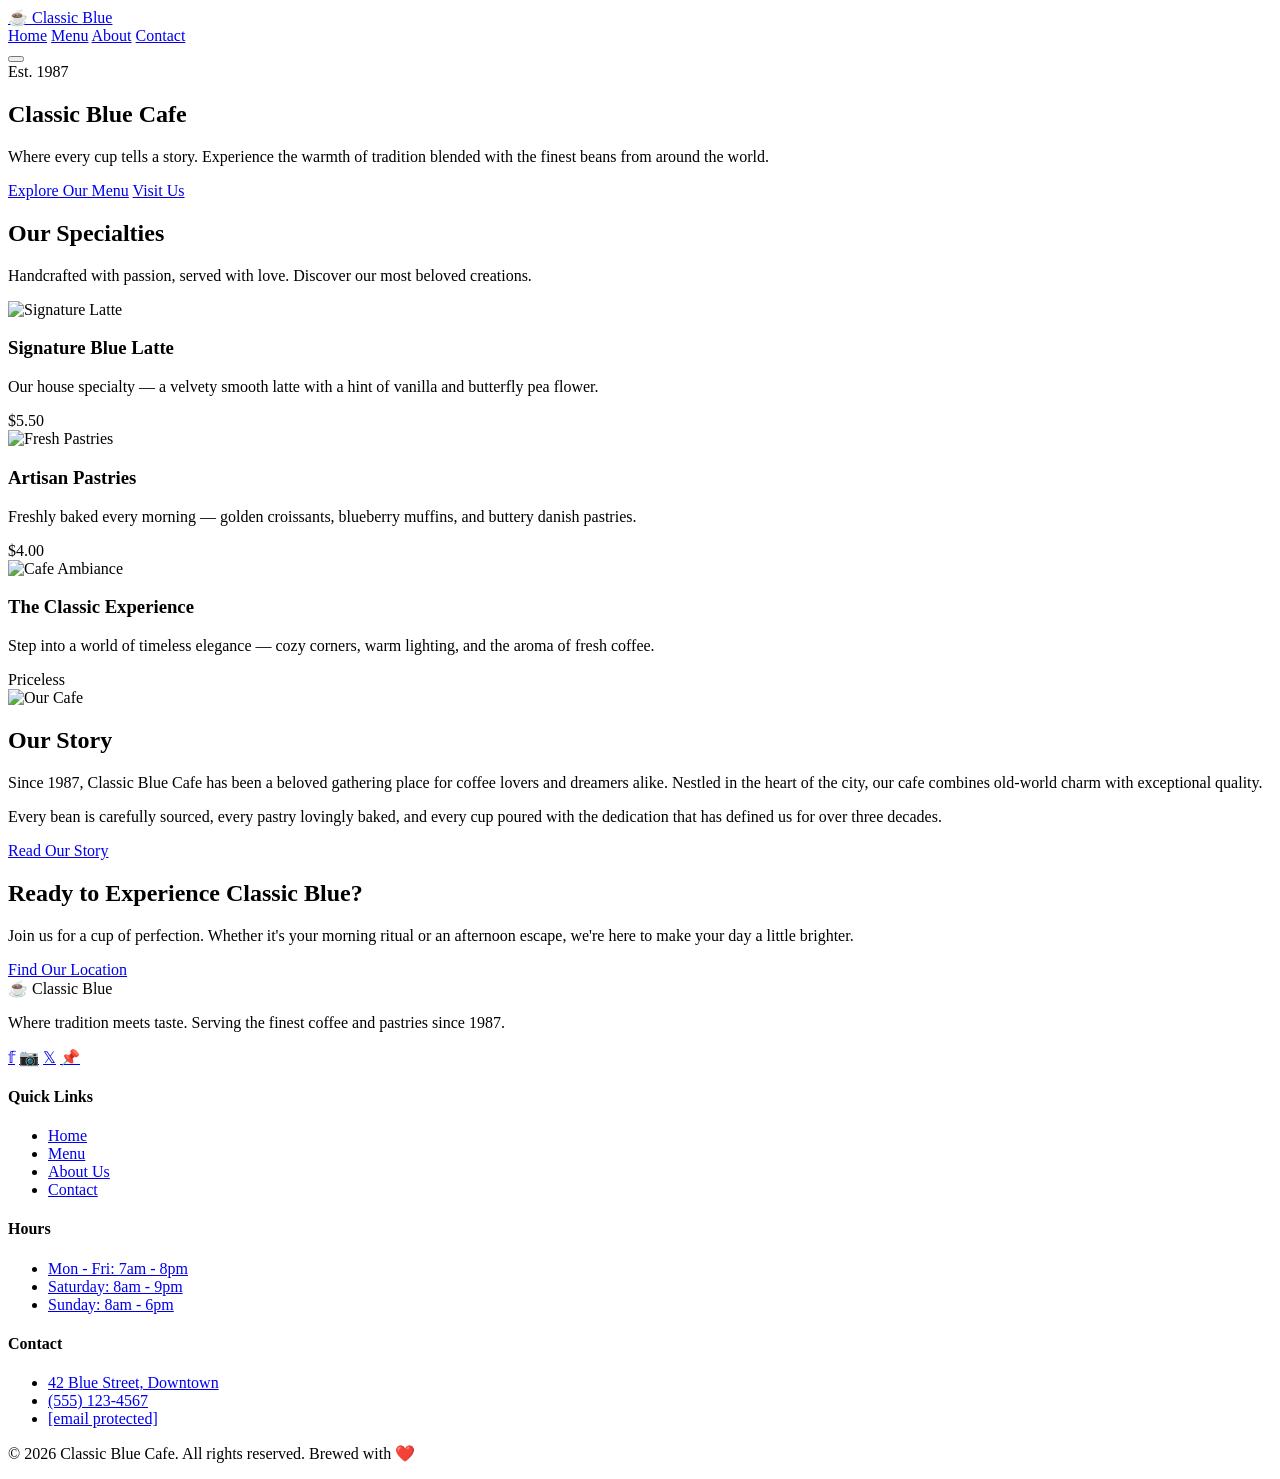
==== index.html @ 6e4e04e0 "Add files via upload" ====
<!DOCTYPE html>
<html lang="en">
<head>
  <meta charset="UTF-8">
  <meta name="viewport" content="width=device-width, initial-scale=1.0">
  <title>Classic Blue Cafe | Brewed with Tradition</title>
  <link rel="icon" href="https://public-frontend-cos.metadl.com/mgx/img/favicon_atoms.ico" type="image/x-icon">
  <link href="https://fonts.googleapis.com/css2?family=Playfair+Display:wght@400;700&family=Lato:wght@300;400;700&display=swap" rel="stylesheet">
  <link rel="stylesheet" href="./css/styles.css">
</head>
<body>

  <!-- Navigation -->
  <nav class="navbar">
    <div class="nav-container">
      <a href="index.html" class="nav-logo">
        <span class="nav-logo-icon">☕</span>
        <span class="nav-logo-text">Classic <span>Blue</span></span>
      </a>
      <div class="nav-links">
        <a href="index.html" class="active">Home</a>
        <a href="menu.html">Menu</a>
        <a href="about.html">About</a>
        <a href="contact.html">Contact</a>
      </div>
      <button class="nav-toggle" aria-label="Toggle navigation">
        <span></span>
        <span></span>
        <span></span>
      </button>
    </div>
  </nav>

  <!-- Hero Section -->
  <section class="hero">
    <div class="hero-bg" style="background-image: url('https://mgx-backend-cdn.metadl.com/generate/images/995978/2026-03-01/e23f444e-fdb7-4b28-87e1-a3728b2cfbf1.png');"></div>
    <div class="hero-overlay"></div>
    <div class="hero-content">
      <span class="hero-badge">Est. 1987</span>
      <h1>Classic <span>Blue</span> Cafe</h1>
      <p>Where every cup tells a story. Experience the warmth of tradition blended with the finest beans from around the world.</p>
      <div class="hero-buttons">
        <a href="menu.html" class="btn btn-primary">Explore Our Menu</a>
        <a href="contact.html" class="btn btn-secondary">Visit Us</a>
      </div>
    </div>
  </section>

  <!-- Featured Items -->
  <section class="section section-cream">
    <div class="container">
      <div class="section-header fade-in">
        <h2>Our Specialties</h2>
        <div class="divider"></div>
        <p>Handcrafted with passion, served with love. Discover our most beloved creations.</p>
      </div>
      <div class="featured-grid">
        <div class="featured-card fade-in">
          <img src="https://mgx-backend-cdn.metadl.com/generate/images/995978/2026-03-01/1dc5d735-1a0d-44bc-bb09-d825ba2594d9.png" alt="Signature Latte" class="featured-card-img">
          <div class="featured-card-body">
            <h3>Signature Blue Latte</h3>
            <p>Our house specialty — a velvety smooth latte with a hint of vanilla and butterfly pea flower.</p>
            <span class="price">$5.50</span>
          </div>
        </div>
        <div class="featured-card fade-in">
          <img src="https://mgx-backend-cdn.metadl.com/generate/images/995978/2026-03-01/be1093da-88f9-4569-ae5f-2f8de0eddd86.png" alt="Fresh Pastries" class="featured-card-img">
          <div class="featured-card-body">
            <h3>Artisan Pastries</h3>
            <p>Freshly baked every morning — golden croissants, blueberry muffins, and buttery danish pastries.</p>
            <span class="price">$4.00</span>
          </div>
        </div>
        <div class="featured-card fade-in">
          <img src="https://mgx-backend-cdn.metadl.com/generate/images/995978/2026-03-01/b7b6ff10-ab30-4bcf-960d-23d6d398ed83.png" alt="Cafe Ambiance" class="featured-card-img">
          <div class="featured-card-body">
            <h3>The Classic Experience</h3>
            <p>Step into a world of timeless elegance — cozy corners, warm lighting, and the aroma of fresh coffee.</p>
            <span class="price">Priceless</span>
          </div>
        </div>
      </div>
    </div>
  </section>

  <!-- About Teaser -->
  <section class="section section-light">
    <div class="container">
      <div class="about-teaser fade-in">
        <img src="https://mgx-backend-cdn.metadl.com/generate/images/995978/2026-03-01/b7b6ff10-ab30-4bcf-960d-23d6d398ed83.png" alt="Our Cafe" class="about-teaser-img">
        <div class="about-teaser-content">
          <h2>Our Story</h2>
          <div class="divider"></div>
          <p>Since 1987, Classic Blue Cafe has been a beloved gathering place for coffee lovers and dreamers alike. Nestled in the heart of the city, our cafe combines old-world charm with exceptional quality.</p>
          <p>Every bean is carefully sourced, every pastry lovingly baked, and every cup poured with the dedication that has defined us for over three decades.</p>
          <a href="about.html" class="btn btn-dark">Read Our Story</a>
        </div>
      </div>
    </div>
  </section>

  <!-- CTA Section -->
  <section class="cta-section">
    <div class="cta-bg" style="background-image: url('https://mgx-backend-cdn.metadl.com/generate/images/995978/2026-03-01/e23f444e-fdb7-4b28-87e1-a3728b2cfbf1.png');"></div>
    <div class="cta-overlay"></div>
    <div class="cta-content container">
      <h2>Ready to Experience Classic Blue?</h2>
      <p>Join us for a cup of perfection. Whether it's your morning ritual or an afternoon escape, we're here to make your day a little brighter.</p>
      <a href="contact.html" class="btn btn-primary">Find Our Location</a>
    </div>
  </section>

  <!-- Footer -->
  <footer class="footer">
    <div class="container">
      <div class="footer-grid">
        <div class="footer-brand">
          <div class="nav-logo">
            <span class="nav-logo-icon">☕</span>
            <span class="nav-logo-text">Classic <span>Blue</span></span>
          </div>
          <p>Where tradition meets taste. Serving the finest coffee and pastries since 1987.</p>
          <div class="footer-social">
            <a href="#" aria-label="Facebook">𝕗</a>
            <a href="#" aria-label="Instagram">📷</a>
            <a href="#" aria-label="Twitter">𝕏</a>
            <a href="#" aria-label="Pinterest">📌</a>
          </div>
        </div>
        <div class="footer-col">
          <h4>Quick Links</h4>
          <ul>
            <li><a href="index.html">Home</a></li>
            <li><a href="menu.html">Menu</a></li>
            <li><a href="about.html">About Us</a></li>
            <li><a href="contact.html">Contact</a></li>
          </ul>
        </div>
        <div class="footer-col">
          <h4>Hours</h4>
          <ul>
            <li><a href="#">Mon - Fri: 7am - 8pm</a></li>
            <li><a href="#">Saturday: 8am - 9pm</a></li>
            <li><a href="#">Sunday: 8am - 6pm</a></li>
          </ul>
        </div>
        <div class="footer-col">
          <h4>Contact</h4>
          <ul>
            <li><a href="#">42 Blue Street, Downtown</a></li>
            <li><a href="tel:+15551234567">(555) 123-4567</a></li>
            <li><a href="/cdn-cgi/l/email-protection#ee868b828281ae8d828f9d9d878d8c829b8bc08d8f888b"><span class="__cf_email__" data-cfemail="5b333e3737341b38373a2828323839372e3e75383a3d3e">[email&#160;protected]</span></a></li>
          </ul>
        </div>
      </div>
      <div class="footer-bottom">
        <p>&copy; 2026 Classic Blue Cafe. All rights reserved. Brewed with ❤️</p>
      </div>
    </div>
  </footer>

  <script data-cfasync="false" src="/cdn-cgi/scripts/5c5dd728/cloudflare-static/email-decode.min.js"></script><script src="./js/script.js"></script>
</body>
</html>
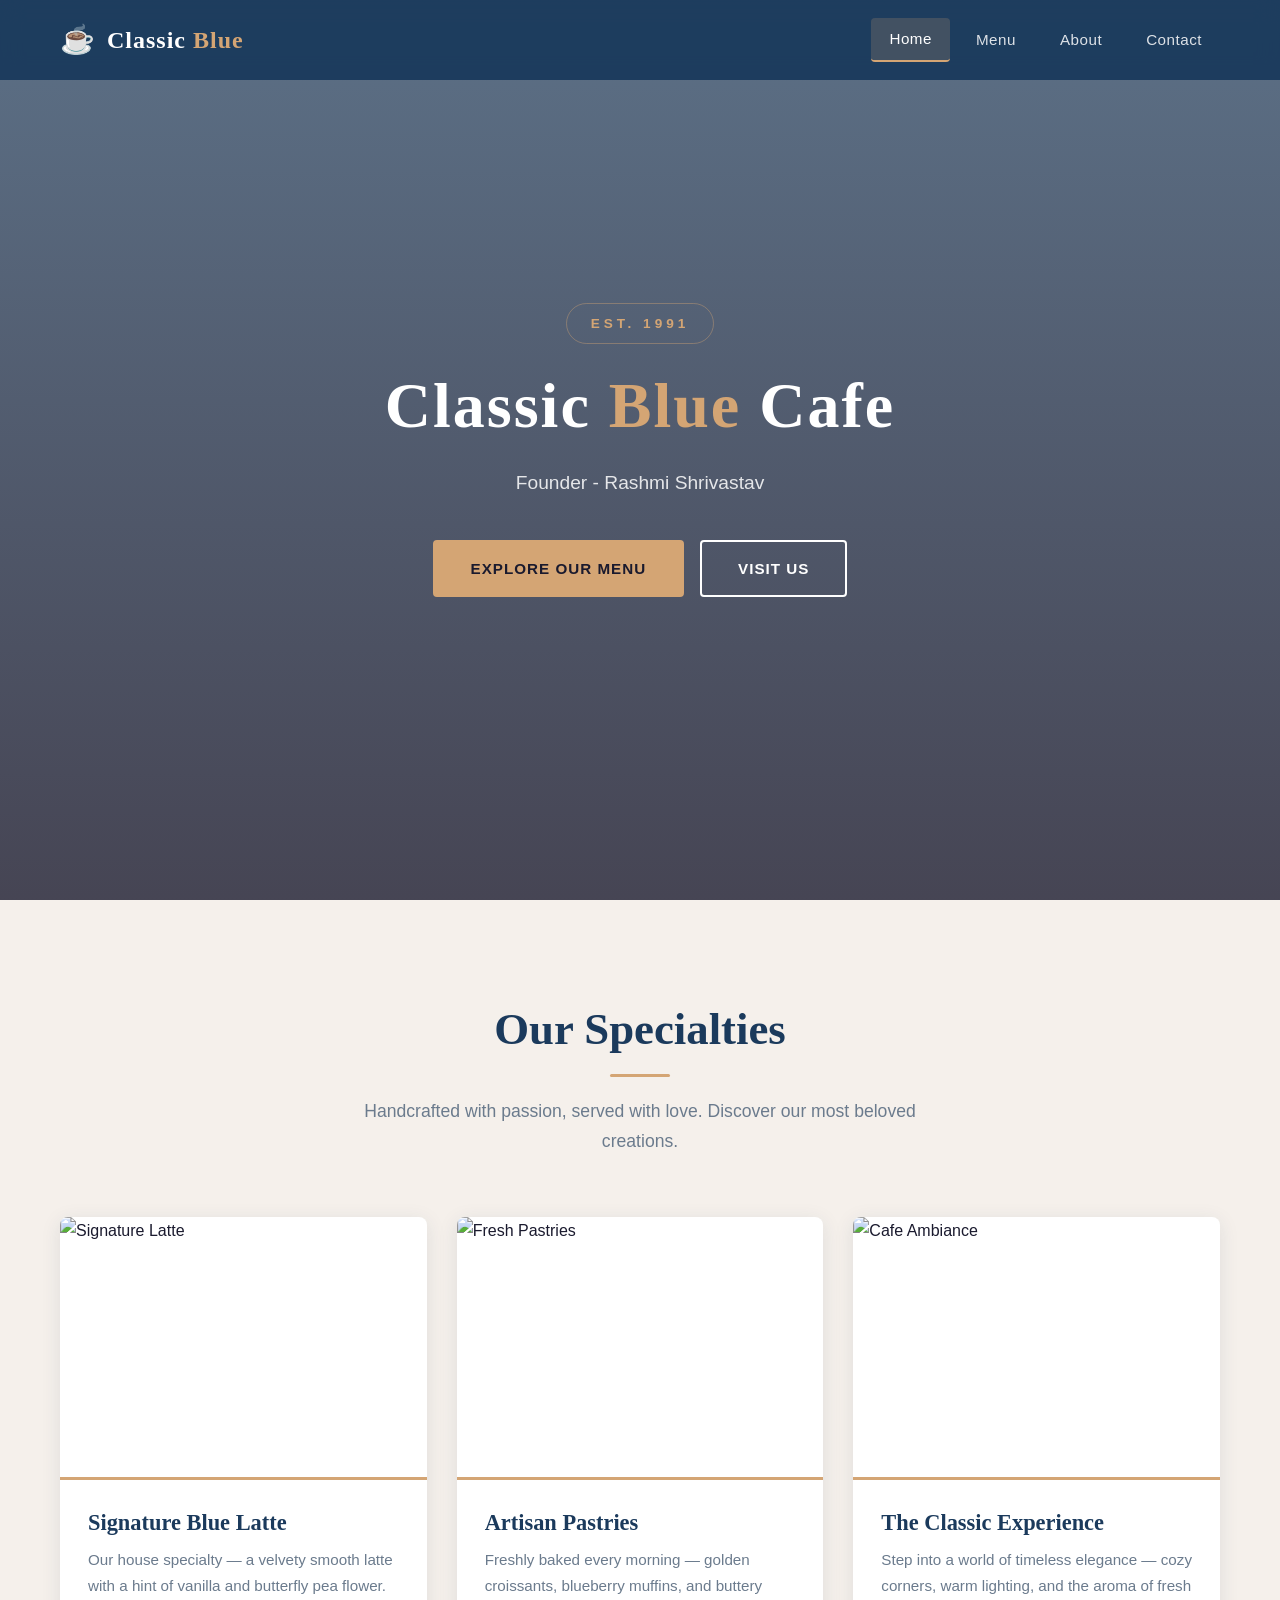
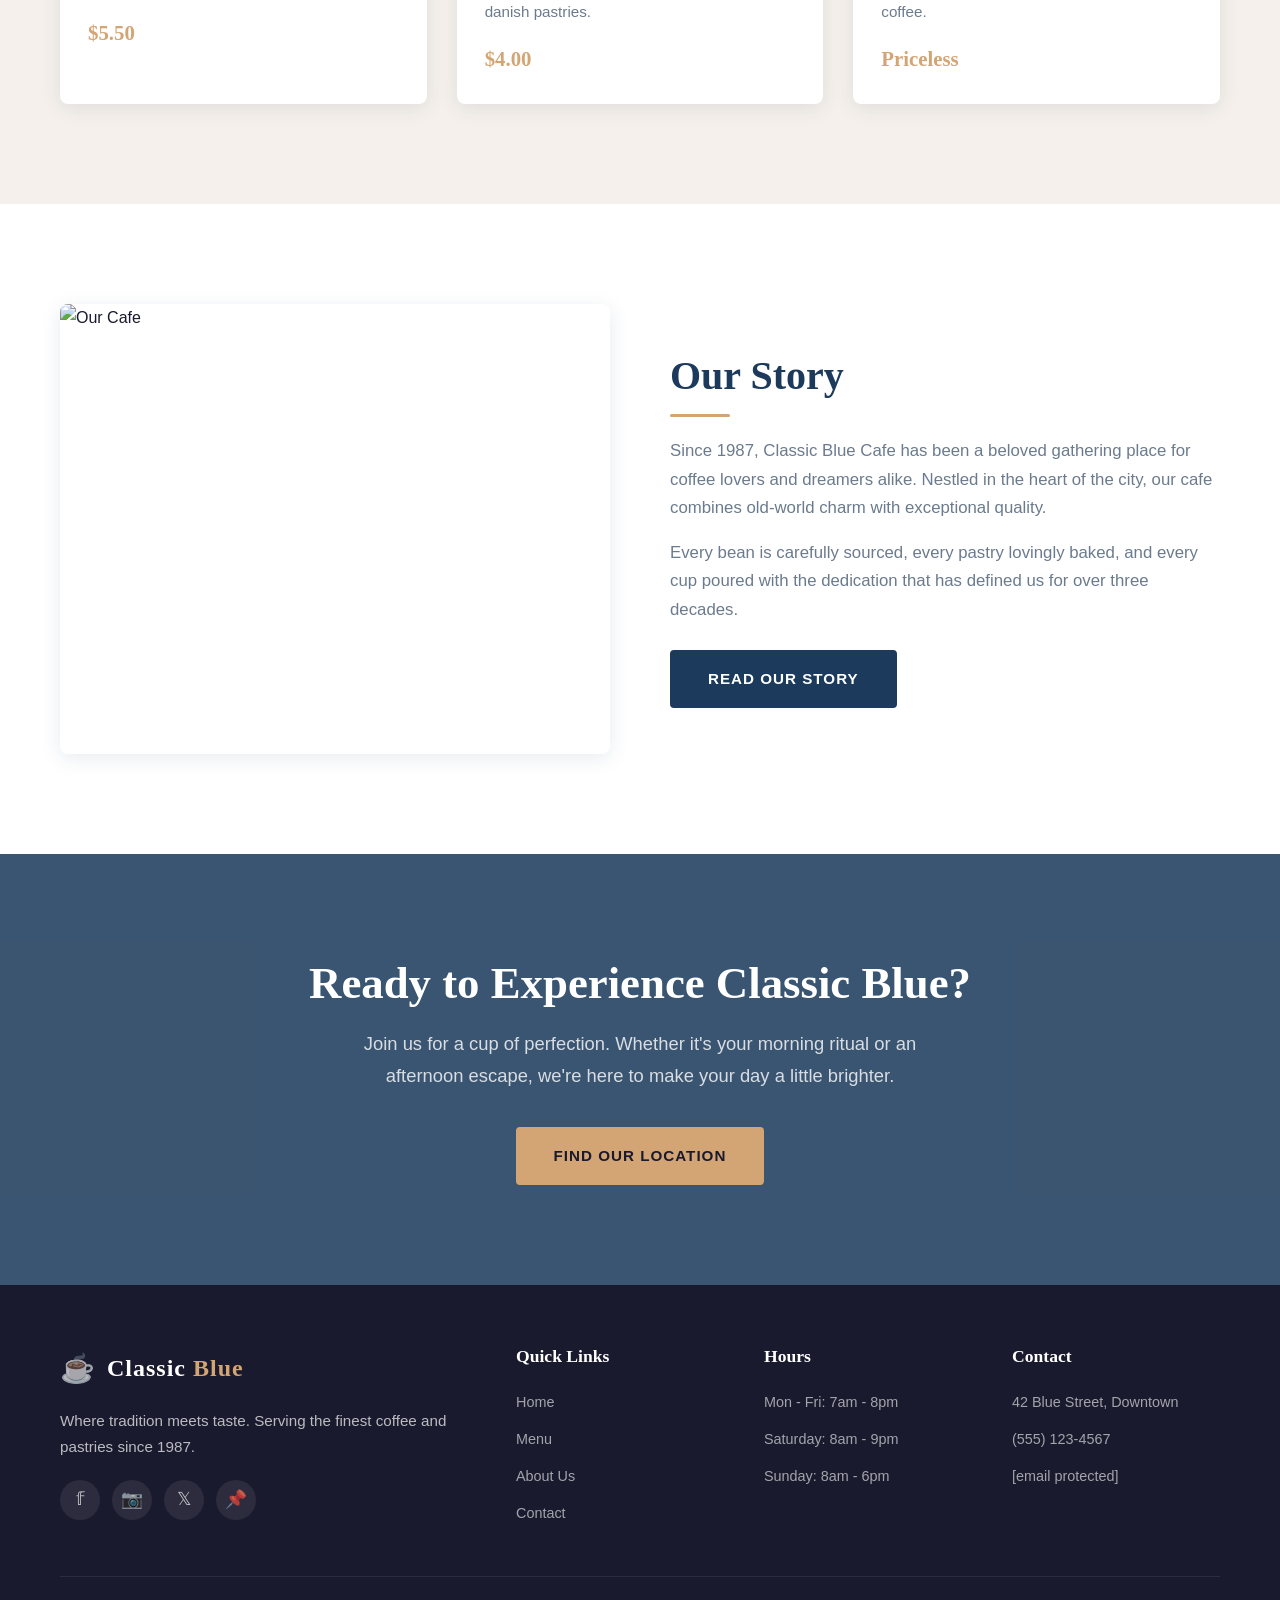
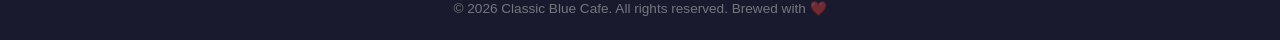
==== commit 1eb102af: "Update index.html" ====
--- a/index.html
+++ b/index.html
@@ -6,7 +6,7 @@
   <title>Classic Blue Cafe | Brewed with Tradition</title>
   <link rel="icon" href="https://public-frontend-cos.metadl.com/mgx/img/favicon_atoms.ico" type="image/x-icon">
   <link href="https://fonts.googleapis.com/css2?family=Playfair+Display:wght@400;700&family=Lato:wght@300;400;700&display=swap" rel="stylesheet">
-  <link rel="stylesheet" href="./css/styles.css">
+  <link rel="stylesheet" href="css/styles.css">
 </head>
 <body>
 
@@ -36,9 +36,9 @@
     <div class="hero-bg" style="background-image: url('https://mgx-backend-cdn.metadl.com/generate/images/995978/2026-03-01/e23f444e-fdb7-4b28-87e1-a3728b2cfbf1.png');"></div>
     <div class="hero-overlay"></div>
     <div class="hero-content">
-      <span class="hero-badge">Est. 1987</span>
+      <span class="hero-badge">Est. 1991</span>
       <h1>Classic <span>Blue</span> Cafe</h1>
-      <p>Where every cup tells a story. Experience the warmth of tradition blended with the finest beans from around the world.</p>
+      <p>Founder - Rashmi Shrivastav</p>
       <div class="hero-buttons">
         <a href="menu.html" class="btn btn-primary">Explore Our Menu</a>
         <a href="contact.html" class="btn btn-secondary">Visit Us</a>
@@ -159,6 +159,7 @@
     </div>
   </footer>
 
-  <script data-cfasync="false" src="/cdn-cgi/scripts/5c5dd728/cloudflare-static/email-decode.min.js"></script><script src="./js/script.js"></script>
+  <script data-cfasync="false" src="/cdn-cgi/scripts/5c5dd728/cloudflare-static/email-decode.min.js"></script><script src="js/script.js"></script>
 </body>
-</html>+
+</html>
--- a/css/styles.css
+++ b/css/styles.css
@@ -0,0 +1,1070 @@
+/* ============================================
+   Classic Blue Cafe - Main Stylesheet
+   ============================================ */
+
+/* ---------- CSS Variables ---------- */
+:root {
+  --primary: #1B3A5C;
+  --secondary: #2C5F8A;
+  --accent: #D4A574;
+  --light: #F5F0EB;
+  --dark: #1A1A2E;
+  --white: #FFFFFF;
+  --muted: #6B7B8D;
+  --shadow: 0 4px 20px rgba(27, 58, 92, 0.1);
+  --shadow-hover: 0 8px 30px rgba(27, 58, 92, 0.2);
+  --transition: all 0.3s ease;
+}
+
+/* ---------- Reset & Base ---------- */
+*,
+*::before,
+*::after {
+  margin: 0;
+  padding: 0;
+  box-sizing: border-box;
+}
+
+html {
+  scroll-behavior: smooth;
+  font-size: 16px;
+}
+
+body {
+  font-family: 'Lato', 'Segoe UI', sans-serif;
+  color: var(--dark);
+  background-color: var(--light);
+  line-height: 1.7;
+  overflow-x: hidden;
+}
+
+h1, h2, h3, h4, h5, h6 {
+  font-family: 'Playfair Display', Georgia, serif;
+  font-weight: 700;
+  line-height: 1.3;
+  color: var(--primary);
+}
+
+a {
+  text-decoration: none;
+  color: inherit;
+  transition: var(--transition);
+}
+
+ul {
+  list-style: none;
+}
+
+img {
+  max-width: 100%;
+  height: auto;
+  display: block;
+}
+
+.container {
+  max-width: 1200px;
+  margin: 0 auto;
+  padding: 0 20px;
+}
+
+/* ---------- Navigation ---------- */
+.navbar {
+  position: fixed;
+  top: 0;
+  left: 0;
+  width: 100%;
+  z-index: 1000;
+  background: rgba(27, 58, 92, 0.95);
+  backdrop-filter: blur(10px);
+  padding: 0;
+  transition: var(--transition);
+}
+
+.navbar.scrolled {
+  background: var(--primary);
+  box-shadow: 0 2px 20px rgba(0, 0, 0, 0.3);
+}
+
+.nav-container {
+  max-width: 1200px;
+  margin: 0 auto;
+  padding: 0 20px;
+  display: flex;
+  justify-content: space-between;
+  align-items: center;
+  height: 80px;
+}
+
+.nav-logo {
+  display: flex;
+  align-items: center;
+  gap: 12px;
+}
+
+.nav-logo-icon {
+  font-size: 28px;
+}
+
+.nav-logo-text {
+  font-family: 'Playfair Display', Georgia, serif;
+  font-size: 1.5rem;
+  font-weight: 700;
+  color: var(--white);
+  letter-spacing: 1px;
+}
+
+.nav-logo-text span {
+  color: var(--accent);
+}
+
+.nav-links {
+  display: flex;
+  align-items: center;
+  gap: 8px;
+}
+
+.nav-links a {
+  color: rgba(255, 255, 255, 0.85);
+  font-size: 0.95rem;
+  font-weight: 400;
+  padding: 8px 18px;
+  border-radius: 4px;
+  letter-spacing: 0.5px;
+  transition: var(--transition);
+}
+
+.nav-links a:hover,
+.nav-links a.active {
+  color: var(--white);
+  background: rgba(212, 165, 116, 0.2);
+}
+
+.nav-links a.active {
+  border-bottom: 2px solid var(--accent);
+}
+
+.nav-toggle {
+  display: none;
+  flex-direction: column;
+  gap: 5px;
+  cursor: pointer;
+  padding: 5px;
+  background: none;
+  border: none;
+}
+
+.nav-toggle span {
+  width: 28px;
+  height: 3px;
+  background: var(--white);
+  border-radius: 3px;
+  transition: var(--transition);
+}
+
+.nav-toggle.active span:nth-child(1) {
+  transform: rotate(45deg) translate(5px, 6px);
+}
+
+.nav-toggle.active span:nth-child(2) {
+  opacity: 0;
+}
+
+.nav-toggle.active span:nth-child(3) {
+  transform: rotate(-45deg) translate(5px, -6px);
+}
+
+/* ---------- Hero Section ---------- */
+.hero {
+  position: relative;
+  height: 100vh;
+  min-height: 600px;
+  display: flex;
+  align-items: center;
+  justify-content: center;
+  text-align: center;
+  overflow: hidden;
+}
+
+.hero-bg {
+  position: absolute;
+  top: 0;
+  left: 0;
+  width: 100%;
+  height: 100%;
+  background-size: cover;
+  background-position: center;
+  background-repeat: no-repeat;
+}
+
+.hero-overlay {
+  position: absolute;
+  top: 0;
+  left: 0;
+  width: 100%;
+  height: 100%;
+  background: linear-gradient(
+    180deg,
+    rgba(27, 58, 92, 0.7) 0%,
+    rgba(26, 26, 46, 0.8) 100%
+  );
+}
+
+.hero-content {
+  position: relative;
+  z-index: 2;
+  max-width: 800px;
+  padding: 0 20px;
+  animation: fadeInUp 1s ease;
+}
+
+.hero-badge {
+  display: inline-block;
+  font-family: 'Lato', sans-serif;
+  font-size: 0.85rem;
+  font-weight: 700;
+  letter-spacing: 4px;
+  text-transform: uppercase;
+  color: var(--accent);
+  margin-bottom: 20px;
+  padding: 8px 24px;
+  border: 1px solid rgba(212, 165, 116, 0.4);
+  border-radius: 30px;
+}
+
+.hero h1 {
+  font-size: 4rem;
+  color: var(--white);
+  margin-bottom: 20px;
+  letter-spacing: 2px;
+}
+
+.hero h1 span {
+  color: var(--accent);
+}
+
+.hero p {
+  font-size: 1.2rem;
+  color: rgba(255, 255, 255, 0.85);
+  margin-bottom: 40px;
+  font-weight: 300;
+  max-width: 600px;
+  margin-left: auto;
+  margin-right: auto;
+}
+
+.hero-buttons {
+  display: flex;
+  gap: 16px;
+  justify-content: center;
+  flex-wrap: wrap;
+}
+
+/* ---------- Buttons ---------- */
+.btn {
+  display: inline-block;
+  padding: 14px 36px;
+  font-family: 'Lato', sans-serif;
+  font-size: 0.95rem;
+  font-weight: 700;
+  letter-spacing: 1px;
+  text-transform: uppercase;
+  border-radius: 4px;
+  cursor: pointer;
+  transition: var(--transition);
+  border: 2px solid transparent;
+}
+
+.btn-primary {
+  background: var(--accent);
+  color: var(--dark);
+  border-color: var(--accent);
+}
+
+.btn-primary:hover {
+  background: transparent;
+  color: var(--accent);
+}
+
+.btn-secondary {
+  background: transparent;
+  color: var(--white);
+  border-color: var(--white);
+}
+
+.btn-secondary:hover {
+  background: var(--white);
+  color: var(--primary);
+}
+
+.btn-dark {
+  background: var(--primary);
+  color: var(--white);
+  border-color: var(--primary);
+}
+
+.btn-dark:hover {
+  background: var(--secondary);
+  border-color: var(--secondary);
+}
+
+/* ---------- Section Styles ---------- */
+.section {
+  padding: 100px 0;
+}
+
+.section-light {
+  background: var(--white);
+}
+
+.section-cream {
+  background: var(--light);
+}
+
+.section-dark {
+  background: var(--primary);
+}
+
+.section-header {
+  text-align: center;
+  margin-bottom: 60px;
+}
+
+.section-header h2 {
+  font-size: 2.8rem;
+  margin-bottom: 16px;
+}
+
+.section-header .divider {
+  width: 60px;
+  height: 3px;
+  background: var(--accent);
+  margin: 0 auto 20px;
+  border-radius: 2px;
+}
+
+.section-header p {
+  font-size: 1.1rem;
+  color: var(--muted);
+  max-width: 600px;
+  margin: 0 auto;
+}
+
+/* ---------- Featured Items (Homepage) ---------- */
+.featured-grid {
+  display: grid;
+  grid-template-columns: repeat(3, 1fr);
+  gap: 30px;
+}
+
+.featured-card {
+  background: var(--white);
+  border-radius: 8px;
+  overflow: hidden;
+  box-shadow: var(--shadow);
+  transition: var(--transition);
+}
+
+.featured-card:hover {
+  transform: translateY(-8px);
+  box-shadow: var(--shadow-hover);
+}
+
+.featured-card-img {
+  width: 100%;
+  height: 260px;
+  object-fit: cover;
+}
+
+.featured-card-body {
+  padding: 28px;
+  border-top: 3px solid var(--accent);
+}
+
+.featured-card-body h3 {
+  font-size: 1.4rem;
+  margin-bottom: 10px;
+}
+
+.featured-card-body p {
+  color: var(--muted);
+  font-size: 0.95rem;
+  margin-bottom: 16px;
+}
+
+.featured-card-body .price {
+  font-family: 'Playfair Display', Georgia, serif;
+  font-size: 1.3rem;
+  color: var(--accent);
+  font-weight: 700;
+}
+
+/* ---------- About Teaser (Homepage) ---------- */
+.about-teaser {
+  display: grid;
+  grid-template-columns: 1fr 1fr;
+  gap: 60px;
+  align-items: center;
+}
+
+.about-teaser-img {
+  border-radius: 8px;
+  box-shadow: var(--shadow);
+  width: 100%;
+  height: 450px;
+  object-fit: cover;
+}
+
+.about-teaser-content h2 {
+  font-size: 2.5rem;
+  margin-bottom: 12px;
+}
+
+.about-teaser-content .divider {
+  width: 60px;
+  height: 3px;
+  background: var(--accent);
+  margin-bottom: 20px;
+  border-radius: 2px;
+}
+
+.about-teaser-content p {
+  color: var(--muted);
+  font-size: 1.05rem;
+  margin-bottom: 16px;
+}
+
+.about-teaser-content .btn {
+  margin-top: 10px;
+}
+
+/* ---------- CTA Section ---------- */
+.cta-section {
+  position: relative;
+  padding: 100px 0;
+  text-align: center;
+  overflow: hidden;
+}
+
+.cta-bg {
+  position: absolute;
+  top: 0;
+  left: 0;
+  width: 100%;
+  height: 100%;
+  background-size: cover;
+  background-position: center;
+  background-attachment: fixed;
+}
+
+.cta-overlay {
+  position: absolute;
+  top: 0;
+  left: 0;
+  width: 100%;
+  height: 100%;
+  background: rgba(27, 58, 92, 0.85);
+}
+
+.cta-content {
+  position: relative;
+  z-index: 2;
+}
+
+.cta-content h2 {
+  font-size: 2.8rem;
+  color: var(--white);
+  margin-bottom: 16px;
+}
+
+.cta-content p {
+  font-size: 1.15rem;
+  color: rgba(255, 255, 255, 0.8);
+  margin-bottom: 36px;
+  max-width: 600px;
+  margin-left: auto;
+  margin-right: auto;
+}
+
+/* ---------- Menu Page ---------- */
+.page-hero {
+  position: relative;
+  height: 50vh;
+  min-height: 350px;
+  display: flex;
+  align-items: center;
+  justify-content: center;
+  text-align: center;
+  overflow: hidden;
+}
+
+.page-hero .hero-bg {
+  position: absolute;
+  top: 0;
+  left: 0;
+  width: 100%;
+  height: 100%;
+  background-size: cover;
+  background-position: center;
+}
+
+.page-hero .hero-overlay {
+  position: absolute;
+  top: 0;
+  left: 0;
+  width: 100%;
+  height: 100%;
+  background: linear-gradient(
+    180deg,
+    rgba(27, 58, 92, 0.6) 0%,
+    rgba(26, 26, 46, 0.8) 100%
+  );
+}
+
+.page-hero-content {
+  position: relative;
+  z-index: 2;
+}
+
+.page-hero h1 {
+  font-size: 3.5rem;
+  color: var(--white);
+  margin-bottom: 12px;
+}
+
+.page-hero p {
+  font-size: 1.15rem;
+  color: rgba(255, 255, 255, 0.8);
+}
+
+/* Menu Category */
+.menu-category {
+  margin-bottom: 60px;
+}
+
+.menu-category:last-child {
+  margin-bottom: 0;
+}
+
+.menu-category-header {
+  display: flex;
+  align-items: center;
+  gap: 20px;
+  margin-bottom: 30px;
+}
+
+.menu-category-icon {
+  font-size: 2rem;
+}
+
+.menu-category-header h3 {
+  font-size: 2rem;
+}
+
+.menu-category-header .line {
+  flex: 1;
+  height: 1px;
+  background: var(--accent);
+  opacity: 0.4;
+}
+
+.menu-grid {
+  display: grid;
+  grid-template-columns: repeat(2, 1fr);
+  gap: 20px;
+}
+
+.menu-item {
+  display: flex;
+  justify-content: space-between;
+  align-items: flex-start;
+  padding: 20px 24px;
+  background: var(--white);
+  border-radius: 8px;
+  box-shadow: var(--shadow);
+  transition: var(--transition);
+  border-left: 3px solid transparent;
+}
+
+.menu-item:hover {
+  border-left-color: var(--accent);
+  transform: translateX(4px);
+}
+
+.menu-item-info h4 {
+  font-family: 'Playfair Display', Georgia, serif;
+  font-size: 1.15rem;
+  color: var(--primary);
+  margin-bottom: 4px;
+}
+
+.menu-item-info p {
+  font-size: 0.9rem;
+  color: var(--muted);
+}
+
+.menu-item-price {
+  font-family: 'Playfair Display', Georgia, serif;
+  font-size: 1.2rem;
+  font-weight: 700;
+  color: var(--accent);
+  white-space: nowrap;
+  margin-left: 16px;
+}
+
+/* ---------- About Page ---------- */
+.about-story {
+  display: grid;
+  grid-template-columns: 1fr 1fr;
+  gap: 60px;
+  align-items: center;
+}
+
+.about-story-img {
+  border-radius: 8px;
+  box-shadow: var(--shadow);
+  width: 100%;
+  height: 500px;
+  object-fit: cover;
+}
+
+.about-story-content h2 {
+  font-size: 2.5rem;
+  margin-bottom: 12px;
+}
+
+.about-story-content .divider {
+  width: 60px;
+  height: 3px;
+  background: var(--accent);
+  margin-bottom: 20px;
+  border-radius: 2px;
+}
+
+.about-story-content p {
+  color: var(--muted);
+  font-size: 1.05rem;
+  margin-bottom: 16px;
+  line-height: 1.8;
+}
+
+/* Values */
+.values-grid {
+  display: grid;
+  grid-template-columns: repeat(3, 1fr);
+  gap: 30px;
+}
+
+.value-card {
+  text-align: center;
+  padding: 40px 30px;
+  background: var(--white);
+  border-radius: 8px;
+  box-shadow: var(--shadow);
+  transition: var(--transition);
+  border-top: 3px solid var(--accent);
+}
+
+.value-card:hover {
+  transform: translateY(-6px);
+  box-shadow: var(--shadow-hover);
+}
+
+.value-icon {
+  font-size: 3rem;
+  margin-bottom: 20px;
+}
+
+.value-card h3 {
+  font-size: 1.4rem;
+  margin-bottom: 12px;
+}
+
+.value-card p {
+  color: var(--muted);
+  font-size: 0.95rem;
+}
+
+/* ---------- Contact Page ---------- */
+.contact-wrapper {
+  display: grid;
+  grid-template-columns: 1fr 1fr;
+  gap: 60px;
+}
+
+.contact-form-group {
+  margin-bottom: 24px;
+}
+
+.contact-form-group label {
+  display: block;
+  font-family: 'Playfair Display', Georgia, serif;
+  font-size: 0.95rem;
+  font-weight: 700;
+  color: var(--primary);
+  margin-bottom: 8px;
+}
+
+.contact-form-group input,
+.contact-form-group textarea,
+.contact-form-group select {
+  width: 100%;
+  padding: 14px 18px;
+  font-family: 'Lato', sans-serif;
+  font-size: 1rem;
+  color: var(--dark);
+  background: var(--white);
+  border: 2px solid #e0d8d0;
+  border-radius: 6px;
+  transition: var(--transition);
+  outline: none;
+}
+
+.contact-form-group input:focus,
+.contact-form-group textarea:focus,
+.contact-form-group select:focus {
+  border-color: var(--secondary);
+  box-shadow: 0 0 0 3px rgba(44, 95, 138, 0.1);
+}
+
+.contact-form-group textarea {
+  resize: vertical;
+  min-height: 150px;
+}
+
+.contact-form-group .error-msg {
+  display: none;
+  color: #c0392b;
+  font-size: 0.85rem;
+  margin-top: 6px;
+}
+
+.contact-form-group.error input,
+.contact-form-group.error textarea {
+  border-color: #c0392b;
+}
+
+.contact-form-group.error .error-msg {
+  display: block;
+}
+
+.contact-info-card {
+  background: var(--primary);
+  color: var(--white);
+  padding: 40px;
+  border-radius: 8px;
+  height: fit-content;
+}
+
+.contact-info-card h3 {
+  font-size: 1.8rem;
+  color: var(--white);
+  margin-bottom: 8px;
+}
+
+.contact-info-card > p {
+  color: rgba(255, 255, 255, 0.7);
+  margin-bottom: 30px;
+}
+
+.contact-info-item {
+  display: flex;
+  align-items: flex-start;
+  gap: 16px;
+  margin-bottom: 24px;
+}
+
+.contact-info-item .icon {
+  font-size: 1.5rem;
+  margin-top: 2px;
+}
+
+.contact-info-item h4 {
+  font-family: 'Lato', sans-serif;
+  font-size: 0.85rem;
+  font-weight: 700;
+  letter-spacing: 1px;
+  text-transform: uppercase;
+  color: var(--accent);
+  margin-bottom: 4px;
+}
+
+.contact-info-item p {
+  color: rgba(255, 255, 255, 0.85);
+  font-size: 0.95rem;
+  line-height: 1.6;
+}
+
+.contact-social {
+  display: flex;
+  gap: 12px;
+  margin-top: 30px;
+  padding-top: 24px;
+  border-top: 1px solid rgba(255, 255, 255, 0.15);
+}
+
+.contact-social a {
+  display: flex;
+  align-items: center;
+  justify-content: center;
+  width: 44px;
+  height: 44px;
+  border-radius: 50%;
+  background: rgba(255, 255, 255, 0.1);
+  color: var(--white);
+  font-size: 1.2rem;
+  transition: var(--transition);
+}
+
+.contact-social a:hover {
+  background: var(--accent);
+  color: var(--dark);
+}
+
+/* Success Message */
+.form-success {
+  display: none;
+  text-align: center;
+  padding: 40px;
+}
+
+.form-success.show {
+  display: block;
+}
+
+.form-success .icon {
+  font-size: 3rem;
+  margin-bottom: 16px;
+}
+
+.form-success h3 {
+  font-size: 1.5rem;
+  margin-bottom: 8px;
+}
+
+.form-success p {
+  color: var(--muted);
+}
+
+/* ---------- Footer ---------- */
+.footer {
+  background: var(--dark);
+  color: rgba(255, 255, 255, 0.7);
+  padding: 60px 0 0;
+}
+
+.footer-grid {
+  display: grid;
+  grid-template-columns: 2fr 1fr 1fr 1fr;
+  gap: 40px;
+  margin-bottom: 40px;
+}
+
+.footer-brand .nav-logo {
+  margin-bottom: 16px;
+}
+
+.footer-brand p {
+  font-size: 0.95rem;
+  line-height: 1.7;
+  margin-bottom: 20px;
+}
+
+.footer-social {
+  display: flex;
+  gap: 12px;
+}
+
+.footer-social a {
+  display: flex;
+  align-items: center;
+  justify-content: center;
+  width: 40px;
+  height: 40px;
+  border-radius: 50%;
+  background: rgba(255, 255, 255, 0.08);
+  color: rgba(255, 255, 255, 0.7);
+  font-size: 1.1rem;
+  transition: var(--transition);
+}
+
+.footer-social a:hover {
+  background: var(--accent);
+  color: var(--dark);
+}
+
+.footer-col h4 {
+  font-family: 'Playfair Display', Georgia, serif;
+  font-size: 1.1rem;
+  color: var(--white);
+  margin-bottom: 20px;
+}
+
+.footer-col ul li {
+  margin-bottom: 10px;
+}
+
+.footer-col ul li a {
+  color: rgba(255, 255, 255, 0.6);
+  font-size: 0.9rem;
+  transition: var(--transition);
+}
+
+.footer-col ul li a:hover {
+  color: var(--accent);
+  padding-left: 4px;
+}
+
+.footer-bottom {
+  border-top: 1px solid rgba(255, 255, 255, 0.08);
+  padding: 20px 0;
+  text-align: center;
+  font-size: 0.85rem;
+  color: rgba(255, 255, 255, 0.4);
+}
+
+/* ---------- Animations ---------- */
+@keyframes fadeInUp {
+  from {
+    opacity: 0;
+    transform: translateY(30px);
+  }
+  to {
+    opacity: 1;
+    transform: translateY(0);
+  }
+}
+
+.fade-in {
+  opacity: 0;
+  transform: translateY(30px);
+  transition: opacity 0.6s ease, transform 0.6s ease;
+}
+
+.fade-in.visible {
+  opacity: 1;
+  transform: translateY(0);
+}
+
+/* ---------- Responsive ---------- */
+@media (max-width: 992px) {
+  .hero h1 {
+    font-size: 3rem;
+  }
+
+  .featured-grid {
+    grid-template-columns: repeat(2, 1fr);
+  }
+
+  .about-teaser,
+  .about-story {
+    grid-template-columns: 1fr;
+    gap: 40px;
+  }
+
+  .about-teaser-img,
+  .about-story-img {
+    height: 350px;
+  }
+
+  .values-grid {
+    grid-template-columns: repeat(2, 1fr);
+  }
+
+  .contact-wrapper {
+    grid-template-columns: 1fr;
+  }
+
+  .footer-grid {
+    grid-template-columns: 1fr 1fr;
+  }
+}
+
+@media (max-width: 768px) {
+  .nav-links {
+    position: fixed;
+    top: 80px;
+    left: 0;
+    width: 100%;
+    flex-direction: column;
+    background: var(--primary);
+    padding: 20px;
+    gap: 4px;
+    transform: translateY(-120%);
+    transition: transform 0.4s ease;
+    box-shadow: 0 4px 20px rgba(0, 0, 0, 0.3);
+  }
+
+  .nav-links.active {
+    transform: translateY(0);
+  }
+
+  .nav-links a {
+    width: 100%;
+    text-align: center;
+    padding: 12px;
+  }
+
+  .nav-toggle {
+    display: flex;
+  }
+
+  .hero h1 {
+    font-size: 2.4rem;
+  }
+
+  .hero p {
+    font-size: 1rem;
+  }
+
+  .section {
+    padding: 60px 0;
+  }
+
+  .section-header h2 {
+    font-size: 2rem;
+  }
+
+  .featured-grid {
+    grid-template-columns: 1fr;
+  }
+
+  .menu-grid {
+    grid-template-columns: 1fr;
+  }
+
+  .values-grid {
+    grid-template-columns: 1fr;
+  }
+
+  .page-hero h1 {
+    font-size: 2.5rem;
+  }
+
+  .footer-grid {
+    grid-template-columns: 1fr;
+  }
+
+  .cta-content h2 {
+    font-size: 2rem;
+  }
+}
+
+@media (max-width: 480px) {
+  .hero h1 {
+    font-size: 2rem;
+  }
+
+  .hero-buttons {
+    flex-direction: column;
+    align-items: center;
+  }
+
+  .btn {
+    width: 100%;
+    text-align: center;
+  }
+
+  .page-hero h1 {
+    font-size: 2rem;
+  }
+}
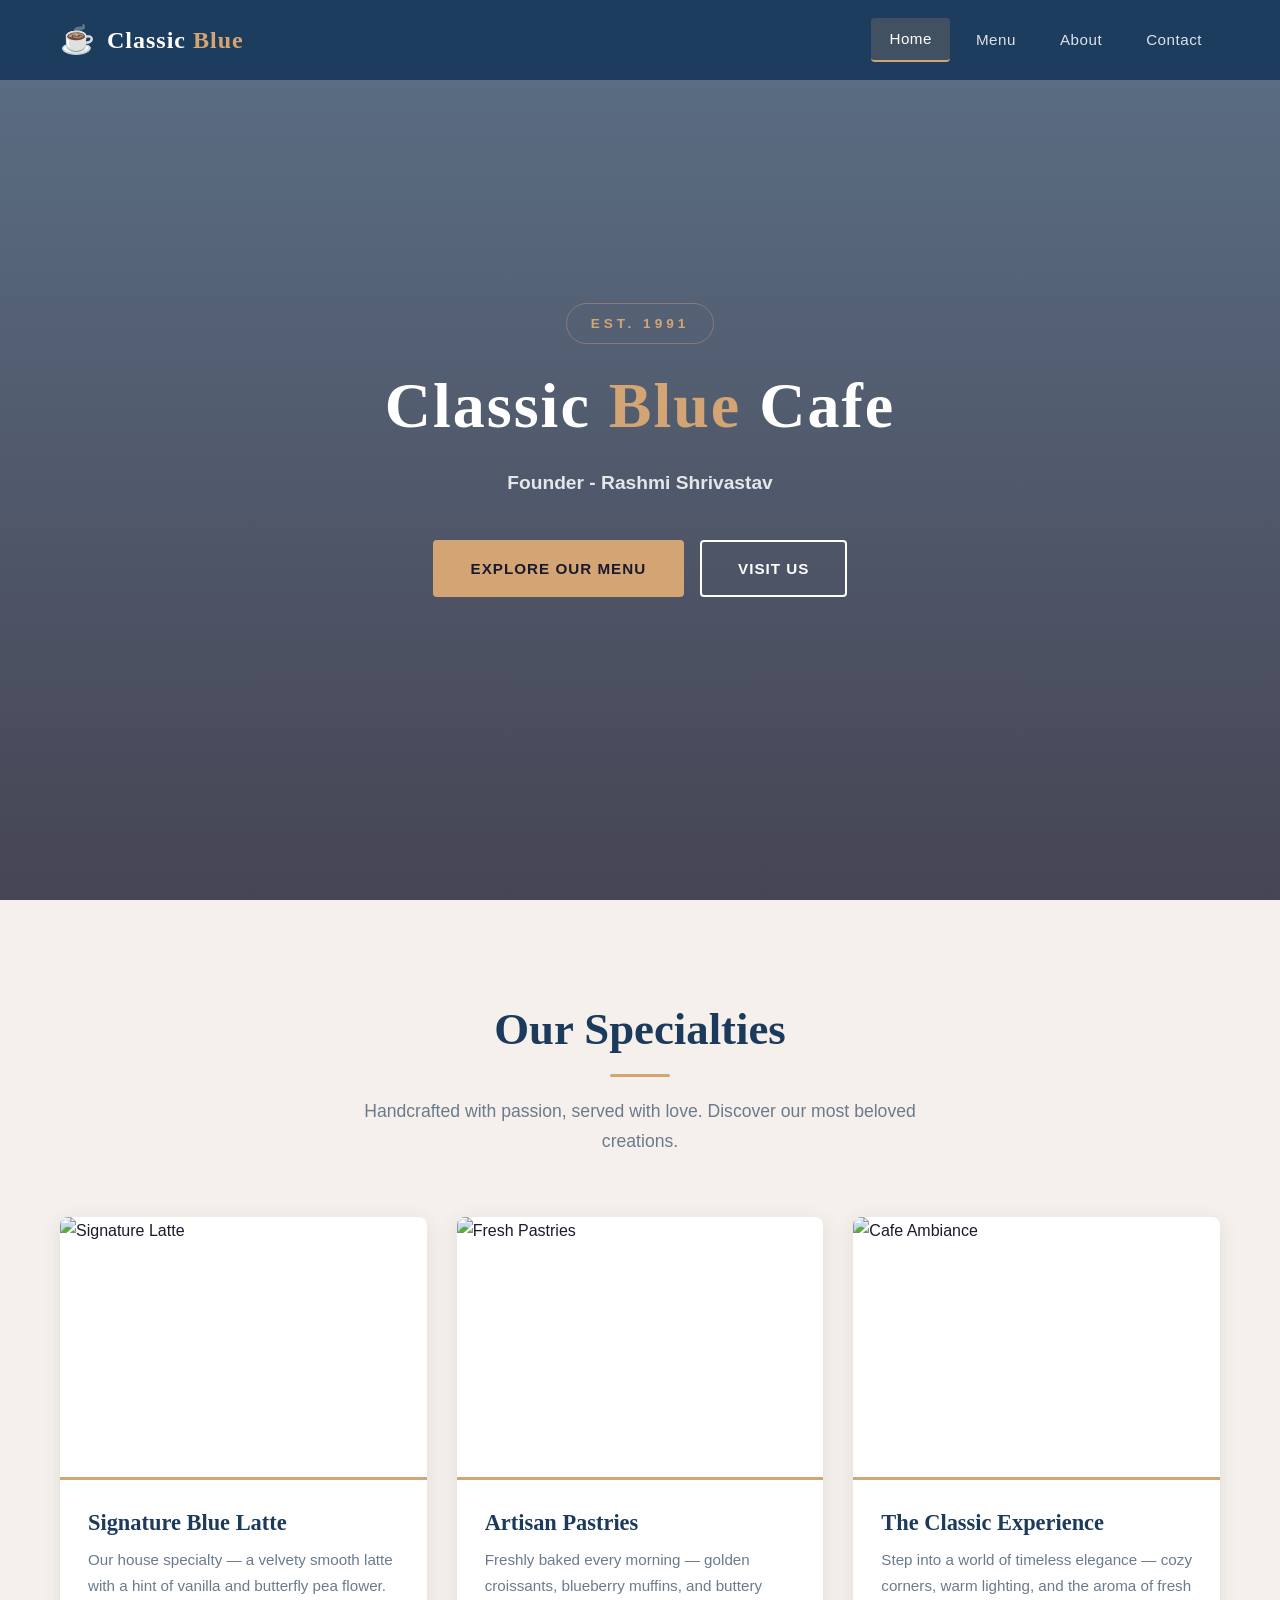
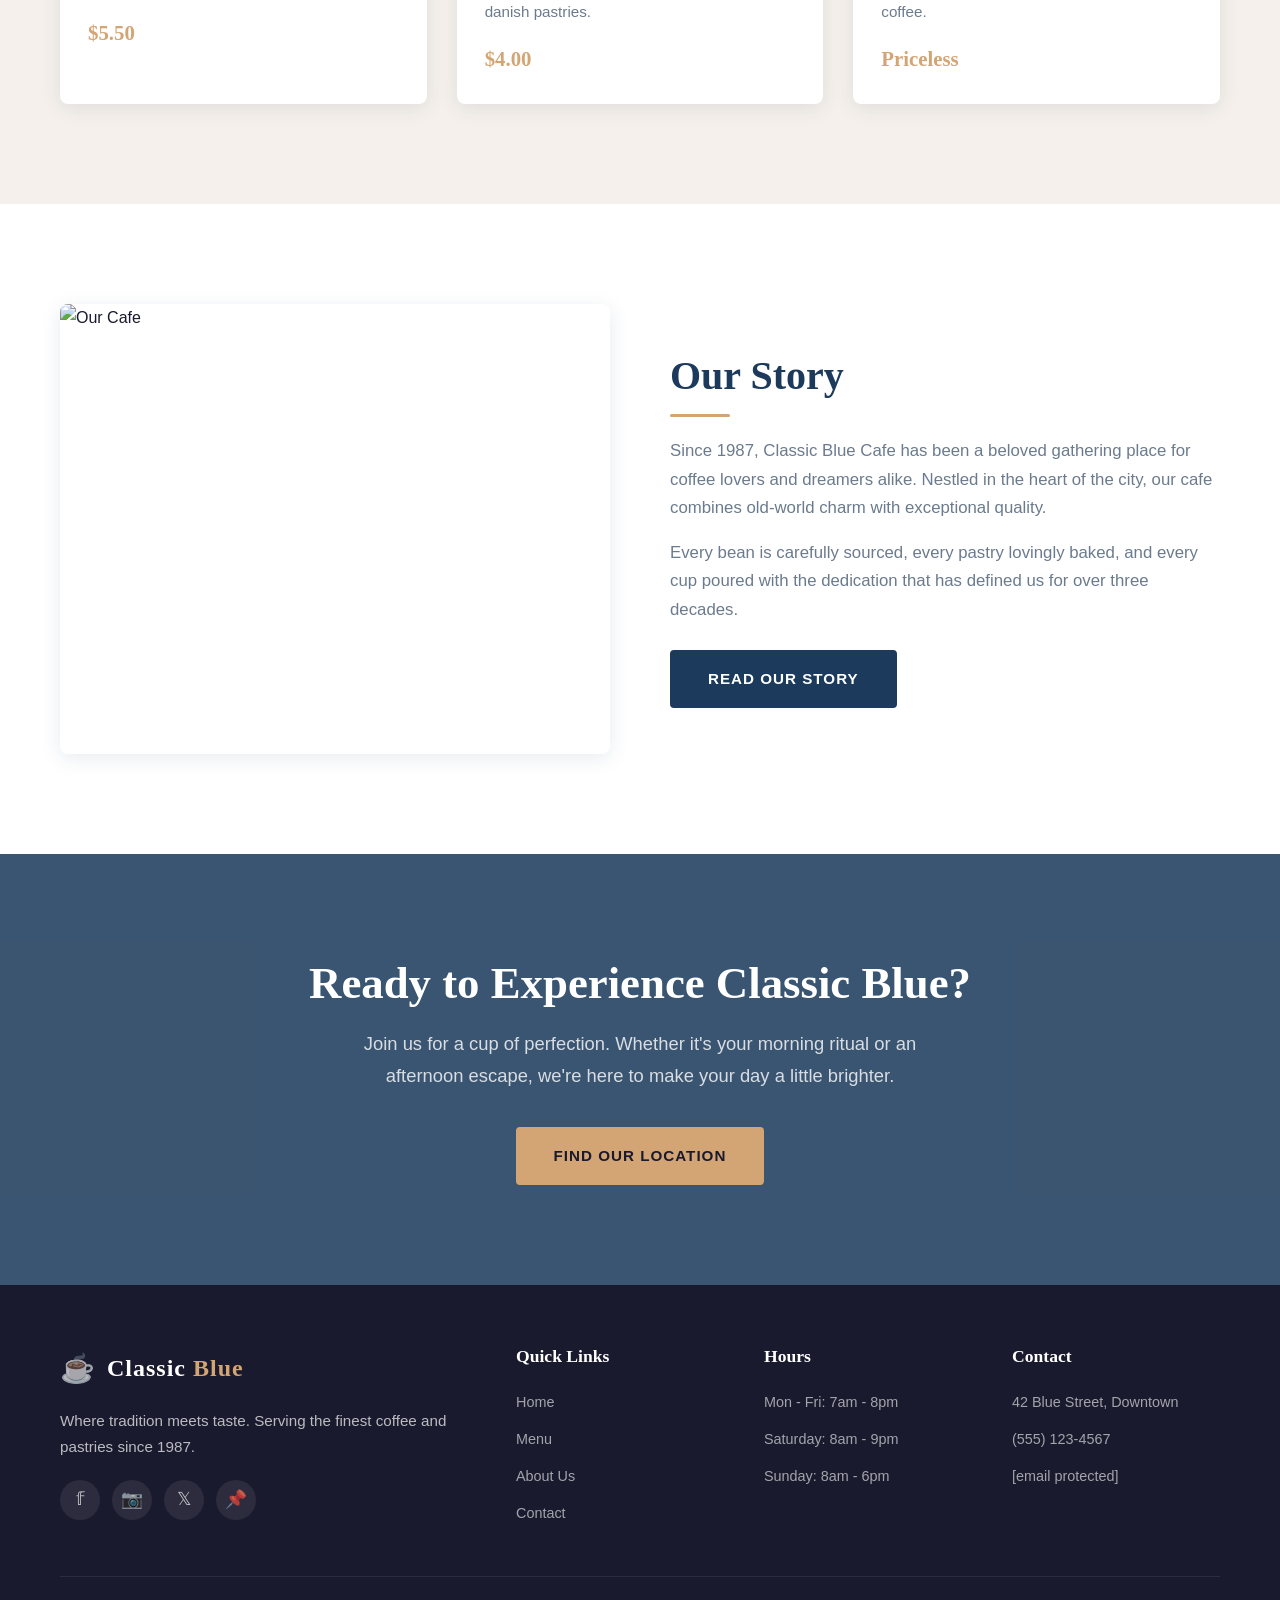
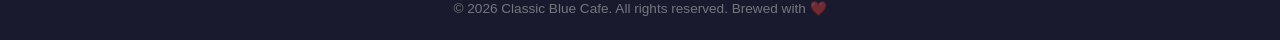
==== commit 3ebf99f0: "Update index.html" ====
--- a/index.html
+++ b/index.html
@@ -6,6 +6,7 @@
   <title>Classic Blue Cafe | Brewed with Tradition</title>
   <link rel="icon" href="https://public-frontend-cos.metadl.com/mgx/img/favicon_atoms.ico" type="image/x-icon">
   <link href="https://fonts.googleapis.com/css2?family=Playfair+Display:wght@400;700&family=Lato:wght@300;400;700&display=swap" rel="stylesheet">
+  <link rel="icon" type="image/png" href="favicon.png">
   <link rel="stylesheet" href="css/styles.css">
 </head>
 <body>
@@ -38,7 +39,7 @@
     <div class="hero-content">
       <span class="hero-badge">Est. 1991</span>
       <h1>Classic <span>Blue</span> Cafe</h1>
-      <p>Founder - Rashmi Shrivastav</p>
+      <p><b>Founder - Rashmi Shrivastav</b></p>
       <div class="hero-buttons">
         <a href="menu.html" class="btn btn-primary">Explore Our Menu</a>
         <a href="contact.html" class="btn btn-secondary">Visit Us</a>
@@ -163,3 +164,5 @@
 </body>
 
 </html>
+
+
